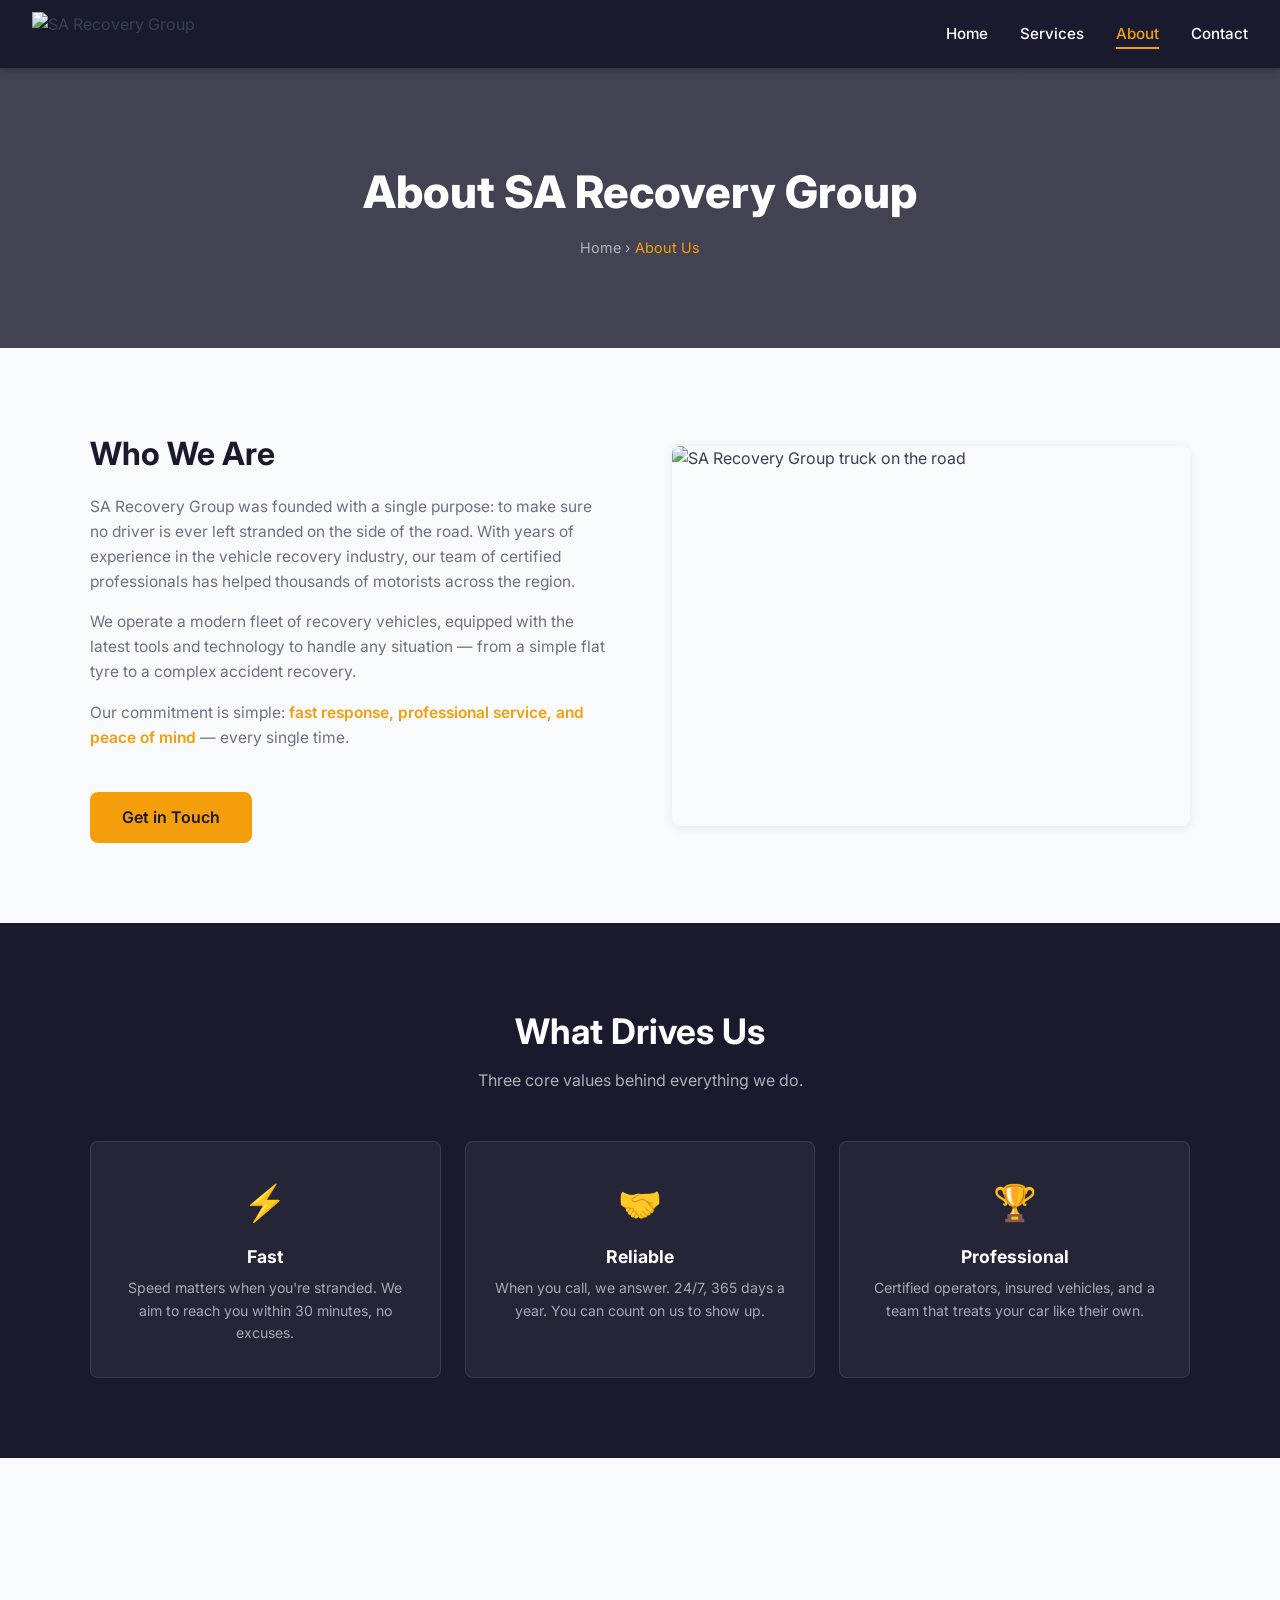
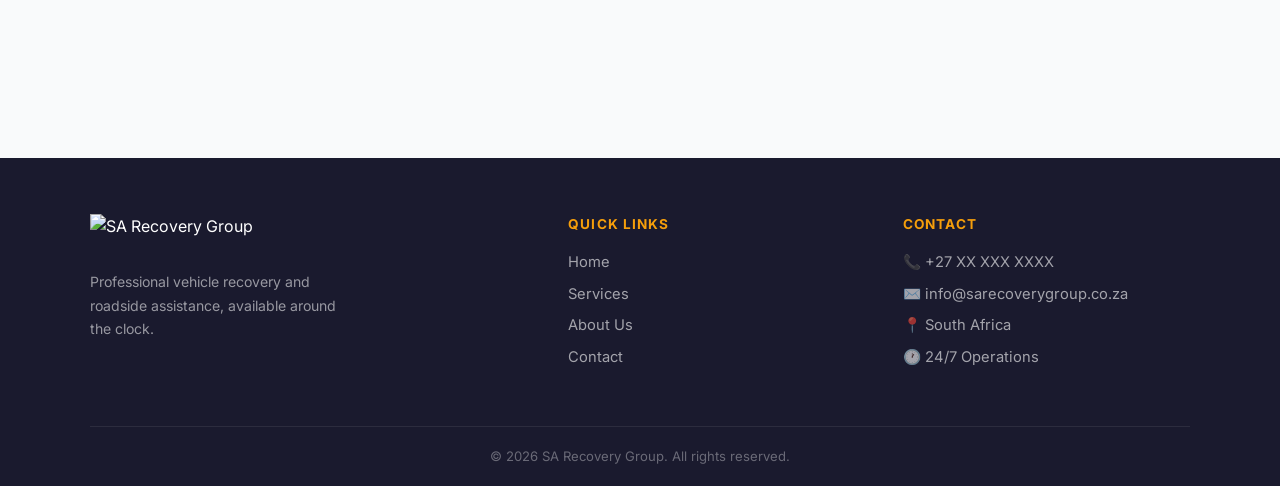
==== about.html @ 56bc59ed "feat: add about page" ====
<!DOCTYPE html>
<html lang="en">
<head>
  <meta charset="UTF-8">
  <meta name="viewport" content="width=device-width, initial-scale=1.0">
  <title>About Us — SA Recovery Group</title>
  <meta name="description" content="Learn more about SA Recovery Group — who we are, our mission, and what drives us.">
  <link rel="preconnect" href="https://fonts.googleapis.com">
  <link rel="preconnect" href="https://fonts.gstatic.com" crossorigin>
  <link href="https://fonts.googleapis.com/css2?family=Inter:wght@400;500;600;700;800&display=swap" rel="stylesheet">
  <link rel="stylesheet" href="styles.css">
</head>
<body>

  <!-- Navbar -->
  <nav class="navbar">
    <a href="index.html" class="navbar-logo">
      <img src="white-black logo.png" alt="SA Recovery Group">
    </a>
    <ul class="navbar-links">
      <li><a href="index.html">Home</a></li>
      <li><a href="services.html">Services</a></li>
      <li><a href="about.html">About</a></li>
      <li><a href="contact.html">Contact</a></li>
    </ul>
    <button class="hamburger" aria-label="Toggle menu" aria-expanded="false">
      <span></span><span></span><span></span>
    </button>
  </nav>
  <div class="mobile-menu">
    <a href="index.html">Home</a>
    <a href="services.html">Services</a>
    <a href="about.html">About</a>
    <a href="contact.html">Contact</a>
  </div>

  <!-- Page Hero -->
  <div class="page-hero">
    <h1>About SA Recovery Group</h1>
    <p class="breadcrumb">Home &rsaquo; <span>About Us</span></p>
  </div>

  <!-- Story Section -->
  <section class="section">
    <div class="container">
      <div class="two-col">
        <div class="story-text">
          <h2>Who We Are</h2>
          <p>SA Recovery Group was founded with a single purpose: to make sure no driver is ever left stranded on the side of the road. With years of experience in the vehicle recovery industry, our team of certified professionals has helped thousands of motorists across the region.</p>
          <p>We operate a modern fleet of recovery vehicles, equipped with the latest tools and technology to handle any situation — from a simple flat tyre to a complex accident recovery.</p>
          <p>Our commitment is simple: <span class="highlight">fast response, professional service, and peace of mind</span> — every single time.</p>
          <br>
          <a href="contact.html" class="btn btn-primary">Get in Touch</a>
        </div>
        <img
          src="https://images.unsplash.com/photo-1449965408869-eaa3f722e40d?w=800&auto=format&fit=crop"
          alt="SA Recovery Group truck on the road"
        >
      </div>
    </div>
  </section>

  <!-- Values Section -->
  <section class="section section-dark">
    <div class="container">
      <h2 class="section-title light">What Drives Us</h2>
      <p class="section-subtitle light">Three core values behind everything we do.</p>
      <div class="values-grid">
        <div class="value-card">
          <div class="val-icon">⚡</div>
          <h3>Fast</h3>
          <p>Speed matters when you're stranded. We aim to reach you within 30 minutes, no excuses.</p>
        </div>
        <div class="value-card">
          <div class="val-icon">🤝</div>
          <h3>Reliable</h3>
          <p>When you call, we answer. 24/7, 365 days a year. You can count on us to show up.</p>
        </div>
        <div class="value-card">
          <div class="val-icon">🏆</div>
          <h3>Professional</h3>
          <p>Certified operators, insured vehicles, and a team that treats your car like their own.</p>
        </div>
      </div>
    </div>
  </section>

  <!-- Image Strip -->
  <div class="img-strip"></div>

  <!-- Footer -->
  <footer class="footer">
    <div class="footer-grid">
      <div class="footer-brand">
        <img src="white-black logo.png" alt="SA Recovery Group">
        <p>Professional vehicle recovery and roadside assistance, available around the clock.</p>
      </div>
      <div class="footer-col">
        <h4>Quick Links</h4>
        <a href="index.html">Home</a>
        <a href="services.html">Services</a>
        <a href="about.html">About Us</a>
        <a href="contact.html">Contact</a>
      </div>
      <div class="footer-col">
        <h4>Contact</h4>
        <p>📞 +27 XX XXX XXXX</p>
        <p>✉️ info@sarecoverygroup.co.za</p>
        <p>📍 South Africa</p>
        <p>🕐 24/7 Operations</p>
      </div>
    </div>
    <div class="footer-bottom">
      &copy; 2026 SA Recovery Group. All rights reserved.
    </div>
  </footer>

  <script src="main.js"></script>
</body>
</html>
---- styles.css ----
/* ── Design Tokens ─────────────────────────────────────── */
:root {
  --dark:        #1a1a2e;
  --amber:       #f59e0b;
  --amber-hover: #d97706;
  --bg:          #f9fafb;
  --card-bg:     #ffffff;
  --text:        #374151;
  --muted:       #6b7280;
  --white:       #ffffff;
  --radius:       8px;
  --shadow:       0 2px 12px rgba(0,0,0,0.08);
  --transition:   0.2s ease;
  --dark-hover:   #2a2a4e;
  --border-light: #e5e7eb;
}

/* ── Reset ─────────────────────────────────────────────── */
*, *::before, *::after { margin: 0; padding: 0; box-sizing: border-box; }
html { scroll-behavior: smooth; }
body {
  font-family: 'Inter', sans-serif;
  color: var(--text);
  background: var(--bg);
  line-height: 1.6;
}
img { max-width: 100%; display: block; }
a { text-decoration: none; color: inherit; }
ul { list-style: none; }

/* ── Navbar ────────────────────────────────────────────── */
.navbar {
  position: sticky;
  top: 0;
  z-index: 100;
  background: var(--dark);
  padding: 0 2rem;
  display: flex;
  align-items: center;
  justify-content: space-between;
  height: 68px;
  box-shadow: 0 2px 8px rgba(0,0,0,0.3);
}
.navbar-logo img { height: 44px; object-fit: contain; }
.navbar-links {
  display: flex;
  gap: 2rem;
  align-items: center;
}
.navbar-links a {
  color: var(--white);
  font-weight: 500;
  font-size: 0.95rem;
  padding-bottom: 4px;
  border-bottom: 2px solid transparent;
  transition: border-color var(--transition), color var(--transition);
}
.navbar-links a:hover,
.navbar-links a.active {
  color: var(--amber);
  border-bottom-color: var(--amber);
}
.hamburger {
  display: none;
  flex-direction: column;
  gap: 5px;
  cursor: pointer;
  background: none;
  border: none;
  padding: 4px;
}
.hamburger span {
  display: block;
  width: 24px;
  height: 2px;
  background: var(--white);
  border-radius: 2px;
  transition: transform var(--transition), opacity var(--transition);
}
.mobile-menu {
  display: none;
  flex-direction: column;
  background: var(--dark);
  padding: 1rem 2rem 1.5rem;
  border-top: 1px solid rgba(255,255,255,0.08);
}
.mobile-menu a {
  color: var(--white);
  font-weight: 500;
  padding: 0.6rem 0;
  border-bottom: 1px solid rgba(255,255,255,0.06);
  transition: color var(--transition);
}
.mobile-menu a:hover,
.mobile-menu a.active { color: var(--amber); }
.mobile-menu.open { display: flex; }

/* ── Buttons ───────────────────────────────────────────── */
.btn {
  display: inline-block;
  padding: 0.8rem 2rem;
  border-radius: var(--radius);
  font-weight: 600;
  font-size: 1rem;
  cursor: pointer;
  border: none;
  transition: background var(--transition), transform var(--transition);
}
.btn:hover { transform: translateY(-1px); }
.btn-primary {
  background: var(--amber);
  color: var(--dark);
}
.btn-primary:hover { background: var(--amber-hover); }
.btn-dark {
  background: var(--dark);
  color: var(--white);
}
.btn-dark:hover { background: var(--dark-hover); }

/* ── Hero (Home) ───────────────────────────────────────── */
.hero {
  min-height: 100vh;
  background:
    linear-gradient(rgba(26,26,46,0.75), rgba(26,26,46,0.75)),
    url('https://images.unsplash.com/photo-1527786356703-4b100091cd2c?w=1600&auto=format&fit=crop') center/cover no-repeat;
  display: flex;
  align-items: center;
  justify-content: center;
  text-align: center;
  padding: 2rem;
}
.hero-content { max-width: 760px; }
.hero-content h1 {
  font-size: clamp(2rem, 5vw, 3.5rem);
  font-weight: 800;
  color: var(--white);
  line-height: 1.15;
  margin-bottom: 1.2rem;
}
.hero-content p {
  font-size: clamp(1rem, 2.5vw, 1.25rem);
  color: rgba(255,255,255,0.82);
  margin-bottom: 2rem;
}

/* ── Page Hero (inner pages) ───────────────────────────── */
.page-hero {
  height: 280px;
  background:
    linear-gradient(rgba(26,26,46,0.82), rgba(26,26,46,0.82)),
    url('https://images.unsplash.com/photo-1527786356703-4b100091cd2c?w=1600&auto=format&fit=crop') center/cover no-repeat;
  display: flex;
  align-items: center;
  justify-content: center;
  flex-direction: column;
  text-align: center;
  padding: 1rem;
}
.page-hero h1 {
  font-size: clamp(1.8rem, 4vw, 2.8rem);
  font-weight: 800;
  color: var(--white);
  margin-bottom: 0.5rem;
}
.page-hero .breadcrumb {
  font-size: 0.9rem;
  color: rgba(255,255,255,0.6);
}
.page-hero .breadcrumb span { color: var(--amber); }

/* ── Section wrapper ───────────────────────────────────── */
.section { padding: 5rem 2rem; }
.section-dark { background: var(--dark); }
.section-title {
  text-align: center;
  font-size: clamp(1.6rem, 3vw, 2.2rem);
  font-weight: 700;
  color: var(--dark);
  margin-bottom: 0.5rem;
}
.section-title.light { color: var(--white); }
.section-subtitle {
  text-align: center;
  color: var(--muted);
  margin-bottom: 3rem;
  font-size: 1rem;
}
.section-subtitle.light { color: rgba(255,255,255,0.65); }
.container { max-width: 1100px; margin: 0 auto; }

/* ── Cards grid ────────────────────────────────────────── */
.cards-grid {
  display: grid;
  grid-template-columns: repeat(3, 1fr);
  gap: 1.5rem;
}
.card {
  background: var(--card-bg);
  border-radius: var(--radius);
  padding: 2rem 1.5rem;
  box-shadow: var(--shadow);
  border-top: 4px solid var(--amber);
  transition: transform var(--transition), box-shadow var(--transition);
}
.card:hover {
  transform: translateY(-4px);
  box-shadow: 0 8px 24px rgba(0,0,0,0.12);
}
.card-icon {
  font-size: 2.2rem;
  margin-bottom: 1rem;
}
.card h3 {
  font-size: 1.15rem;
  font-weight: 700;
  color: var(--dark);
  margin-bottom: 0.5rem;
}
.card p {
  font-size: 0.92rem;
  color: var(--muted);
  line-height: 1.6;
}

/* ── Why-Us stats ──────────────────────────────────────── */
.stats-grid {
  display: grid;
  grid-template-columns: repeat(3, 1fr);
  gap: 2rem;
  text-align: center;
}
.stat-item .stat-icon {
  font-size: 2.5rem;
  color: var(--amber);
  margin-bottom: 0.75rem;
}
.stat-item h3 {
  font-size: 1.3rem;
  font-weight: 700;
  color: var(--white);
  margin-bottom: 0.3rem;
}
.stat-item p {
  font-size: 0.9rem;
  color: rgba(255,255,255,0.6);
}

/* ── CTA Banner ────────────────────────────────────────── */
.cta-banner {
  background: var(--amber);
  padding: 3.5rem 2rem;
  text-align: center;
}
.cta-banner h2 {
  font-size: clamp(1.5rem, 3vw, 2rem);
  font-weight: 800;
  color: var(--dark);
  margin-bottom: 1.2rem;
}
.cta-banner .cta-sub {
  color: rgba(26,26,46,0.75);
  margin-bottom: 1.8rem;
  font-size: 1rem;
}

/* ── See All link ──────────────────────────────────────── */
.see-all {
  text-align: center;
  margin-top: 2.5rem;
}
.see-all a {
  color: var(--amber);
  font-weight: 600;
  font-size: 1rem;
  border-bottom: 2px solid transparent;
  transition: border-color var(--transition);
}
.see-all a:hover { border-bottom-color: var(--amber); }

/* ── About: two-column story ───────────────────────────── */
.two-col {
  display: grid;
  grid-template-columns: 1fr 1fr;
  gap: 4rem;
  align-items: center;
}
.two-col img {
  width: 100%;
  height: 380px;
  object-fit: cover;
  border-radius: var(--radius);
  box-shadow: var(--shadow);
}
.story-text h2 {
  font-size: clamp(1.5rem, 2.5vw, 2rem);
  font-weight: 700;
  color: var(--dark);
  margin-bottom: 1rem;
}
.story-text p {
  color: var(--muted);
  margin-bottom: 1rem;
  font-size: 0.97rem;
}
.story-text .highlight {
  color: var(--amber);
  font-weight: 600;
}

/* ── Values pills ──────────────────────────────────────── */
.values-grid {
  display: grid;
  grid-template-columns: repeat(3, 1fr);
  gap: 1.5rem;
  text-align: center;
}
.value-card {
  padding: 2rem 1.5rem;
  border-radius: var(--radius);
  background: rgba(255,255,255,0.05);
  border: 1px solid rgba(255,255,255,0.1);
}
.value-card .val-icon {
  font-size: 2.2rem;
  color: var(--amber);
  margin-bottom: 0.75rem;
}
.value-card h3 {
  font-size: 1.1rem;
  font-weight: 700;
  color: var(--white);
  margin-bottom: 0.4rem;
}
.value-card p {
  font-size: 0.88rem;
  color: rgba(255,255,255,0.6);
}

/* ── Image strip ───────────────────────────────────────── */
.img-strip {
  height: 300px;
  background: url('https://images.unsplash.com/photo-1591768575198-88dac53fbd0a?w=1600&auto=format&fit=crop') center/cover no-repeat;
}

/* ── Contact layout ────────────────────────────────────── */
.contact-grid {
  display: grid;
  grid-template-columns: 1.4fr 1fr;
  gap: 4rem;
  align-items: start;
}
.contact-form h2,
.contact-info h2 {
  font-size: 1.4rem;
  font-weight: 700;
  color: var(--dark);
  margin-bottom: 1.5rem;
}
.form-group {
  margin-bottom: 1.2rem;
}
.form-group label {
  display: block;
  font-size: 0.88rem;
  font-weight: 600;
  color: var(--dark);
  margin-bottom: 0.4rem;
}
.form-group input,
.form-group select,
.form-group textarea {
  width: 100%;
  padding: 0.75rem 1rem;
  border: 1.5px solid var(--border-light);
  border-radius: var(--radius);
  font-family: 'Inter', sans-serif;
  font-size: 0.95rem;
  color: var(--text);
  background: var(--white);
  transition: border-color var(--transition);
}
.form-group input:focus,
.form-group select:focus,
.form-group textarea:focus {
  outline: none;
  border-color: var(--amber);
}
.form-group textarea { resize: vertical; min-height: 130px; }
.btn-submit {
  width: 100%;
  padding: 0.9rem;
  font-size: 1rem;
  font-weight: 700;
}

/* ── Contact info ──────────────────────────────────────── */
.info-item {
  display: flex;
  gap: 1rem;
  align-items: flex-start;
  margin-bottom: 1.5rem;
}
.info-icon {
  font-size: 1.5rem;
  color: var(--amber);
  flex-shrink: 0;
  margin-top: 2px;
}
.info-item h4 {
  font-size: 0.88rem;
  font-weight: 600;
  color: var(--muted);
  text-transform: uppercase;
  letter-spacing: 0.05em;
  margin-bottom: 0.2rem;
}
.info-item p {
  font-size: 0.97rem;
  color: var(--dark);
  font-weight: 500;
}

/* ── Footer ────────────────────────────────────────────── */
.footer {
  background: var(--dark);
  color: var(--white);
  padding: 3.5rem 2rem 0;
}
.footer-grid {
  display: grid;
  grid-template-columns: 1.5fr 1fr 1fr;
  gap: 3rem;
  max-width: 1100px;
  margin: 0 auto;
  padding-bottom: 3rem;
  border-bottom: 1px solid rgba(255,255,255,0.08);
}
.footer-brand img { height: 44px; margin-bottom: 0.75rem; }
.footer-brand p {
  font-size: 0.88rem;
  color: rgba(255,255,255,0.55);
  line-height: 1.7;
  max-width: 260px;
}
.footer-col h4 {
  font-size: 0.85rem;
  font-weight: 700;
  text-transform: uppercase;
  letter-spacing: 0.08em;
  color: var(--amber);
  margin-bottom: 1rem;
}
.footer-col a,
.footer-col p {
  display: block;
  font-size: 0.92rem;
  color: rgba(255,255,255,0.6);
  margin-bottom: 0.5rem;
  transition: color var(--transition);
}
.footer-col a:hover { color: var(--amber); }
.footer-bottom {
  max-width: 1100px;
  margin: 0 auto;
  padding: 1.2rem 0;
  font-size: 0.82rem;
  color: rgba(255,255,255,0.35);
  text-align: center;
}

/* ── Responsive ────────────────────────────────────────── */
@media (max-width: 768px) {
  .navbar-links { display: none; }
  .hamburger { display: flex; }
  .cards-grid { grid-template-columns: repeat(2, 1fr); }
  .stats-grid { grid-template-columns: 1fr; gap: 1.5rem; }
  .two-col { grid-template-columns: 1fr; gap: 2rem; }
  .values-grid { grid-template-columns: 1fr; }
  .contact-grid { grid-template-columns: 1fr; gap: 2.5rem; }
  .footer-grid { grid-template-columns: 1fr; gap: 2rem; }
}

@media (max-width: 480px) {
  .section { padding: 3.5rem 1rem; }
  .navbar { padding: 0 1rem; }
  .mobile-menu { padding: 1rem 1rem 1.5rem; }
  .cards-grid { grid-template-columns: 1fr; }
  .card { padding: 1.5rem 1.2rem; }
}
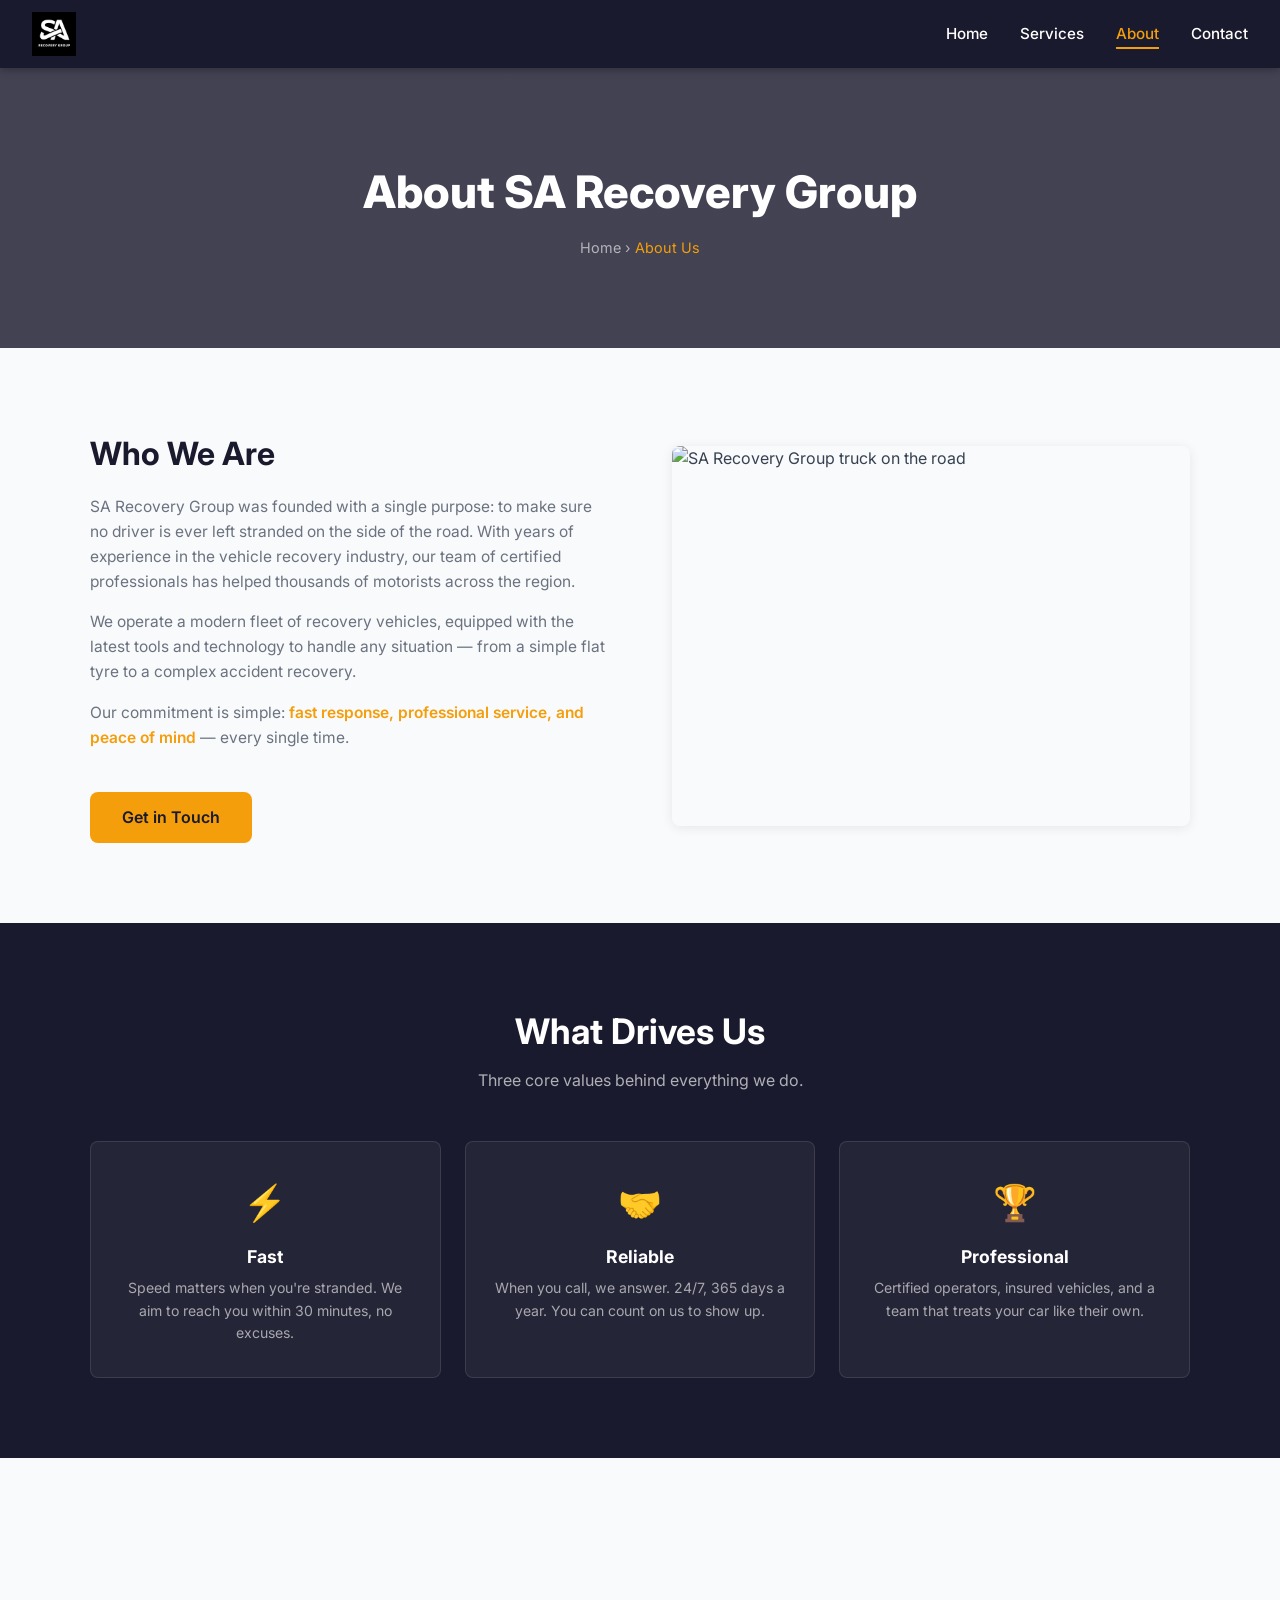
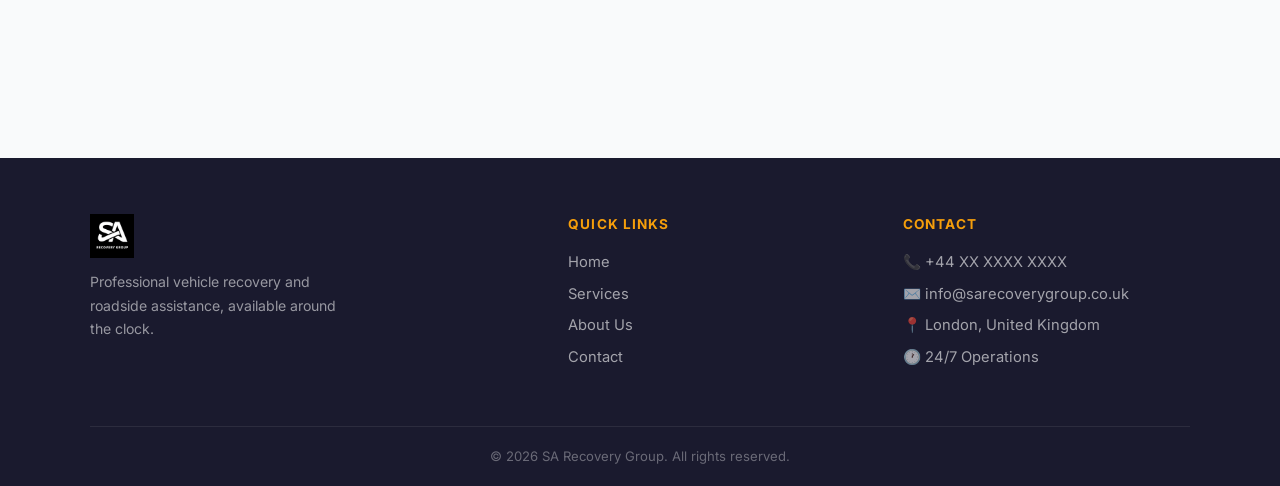
==== commit 60be9a2c: "fix: update location to London, UK across all pages" ====
--- a/about.html
+++ b/about.html
@@ -104,9 +104,9 @@
       </div>
       <div class="footer-col">
         <h4>Contact</h4>
-        <p>📞 +27 XX XXX XXXX</p>
-        <p>✉️ info@sarecoverygroup.co.za</p>
-        <p>📍 South Africa</p>
+        <p>📞 +44 XX XXXX XXXX</p>
+        <p>✉️ info@sarecoverygroup.co.uk</p>
+        <p>📍 London, United Kingdom</p>
         <p>🕐 24/7 Operations</p>
       </div>
     </div>
